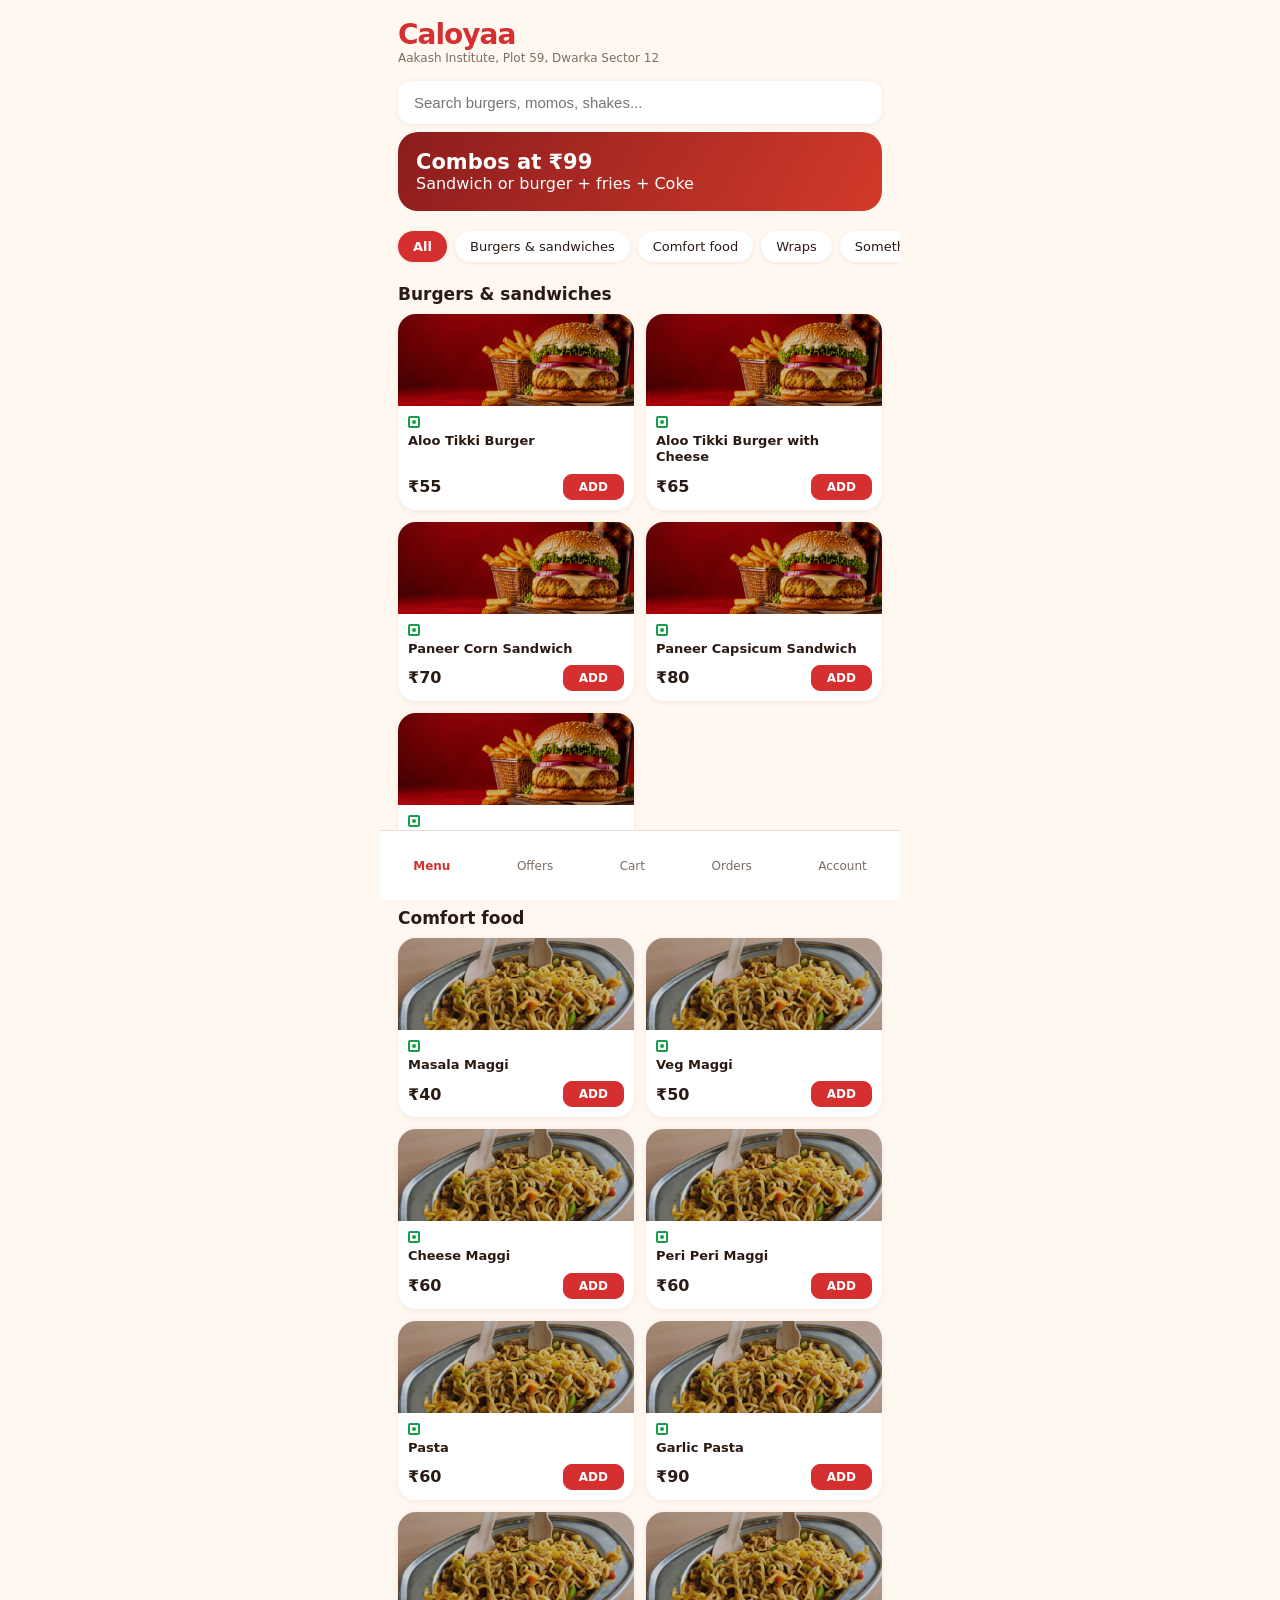
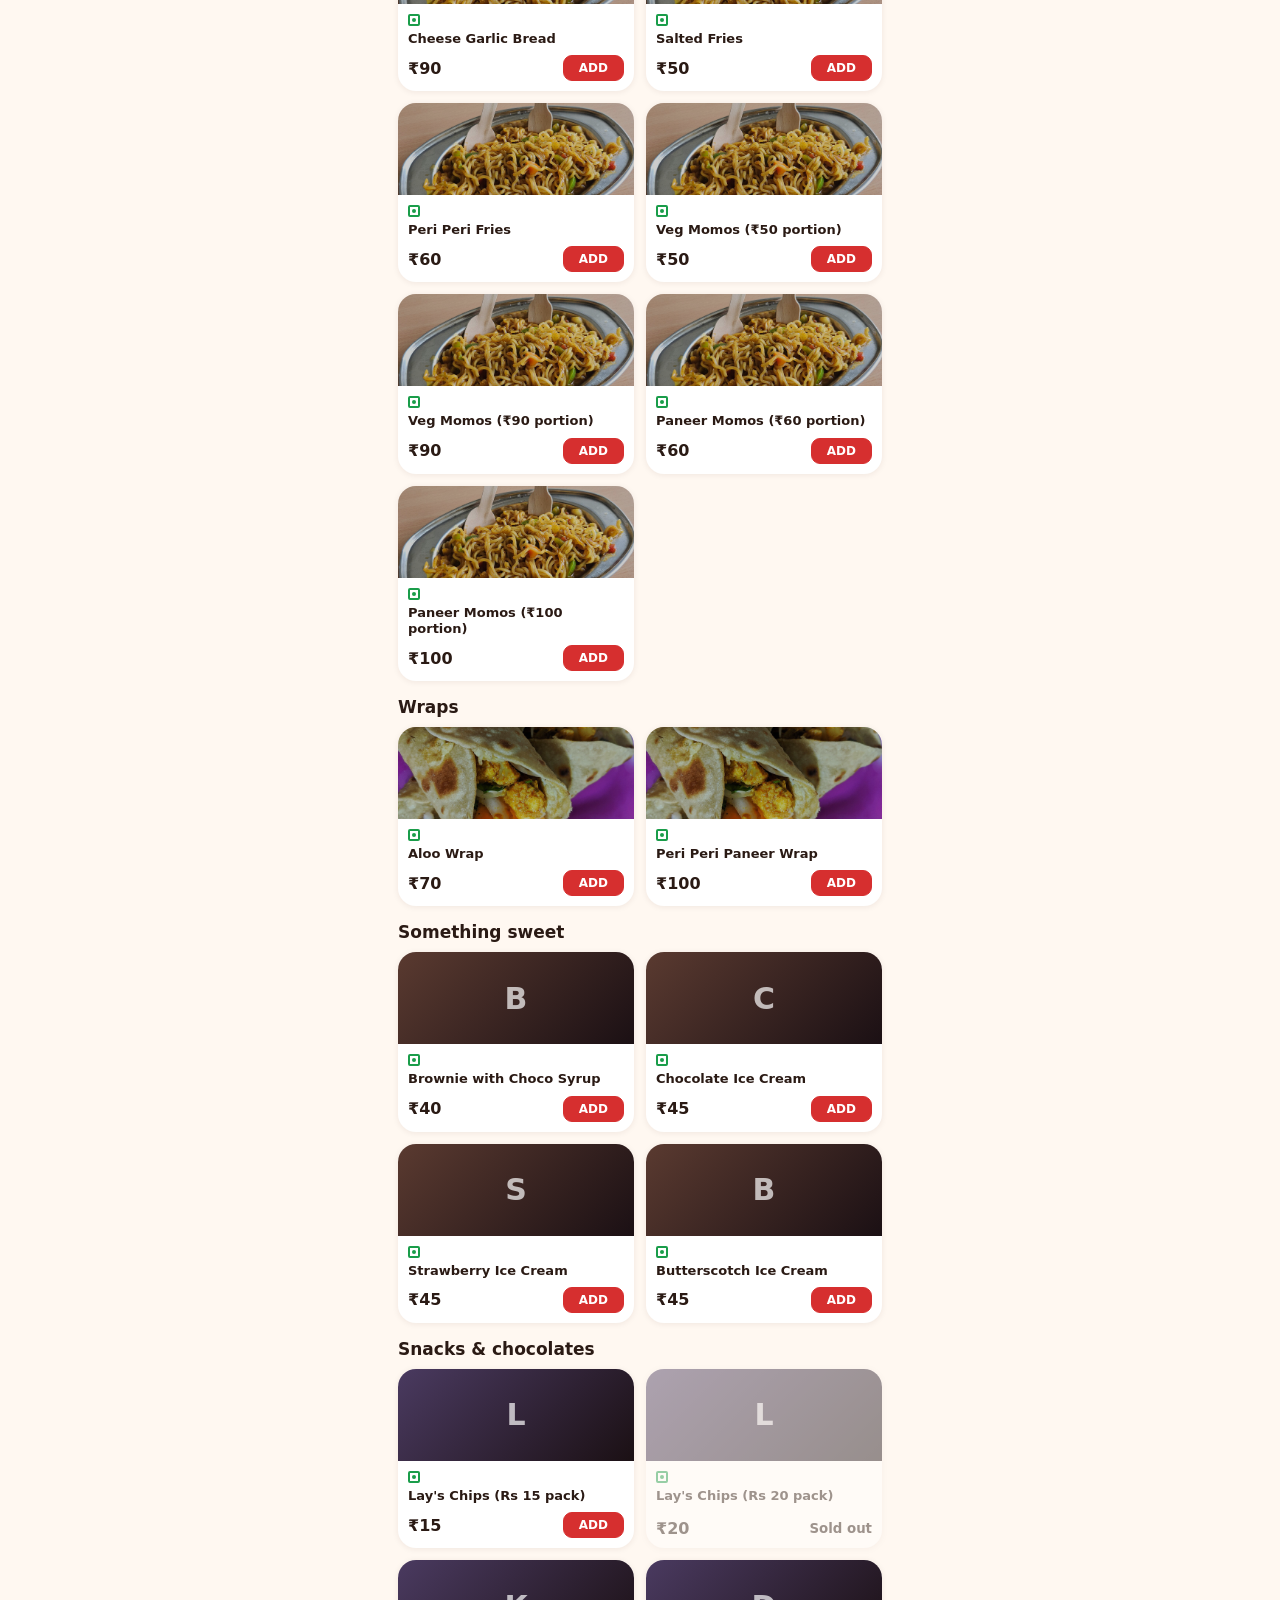
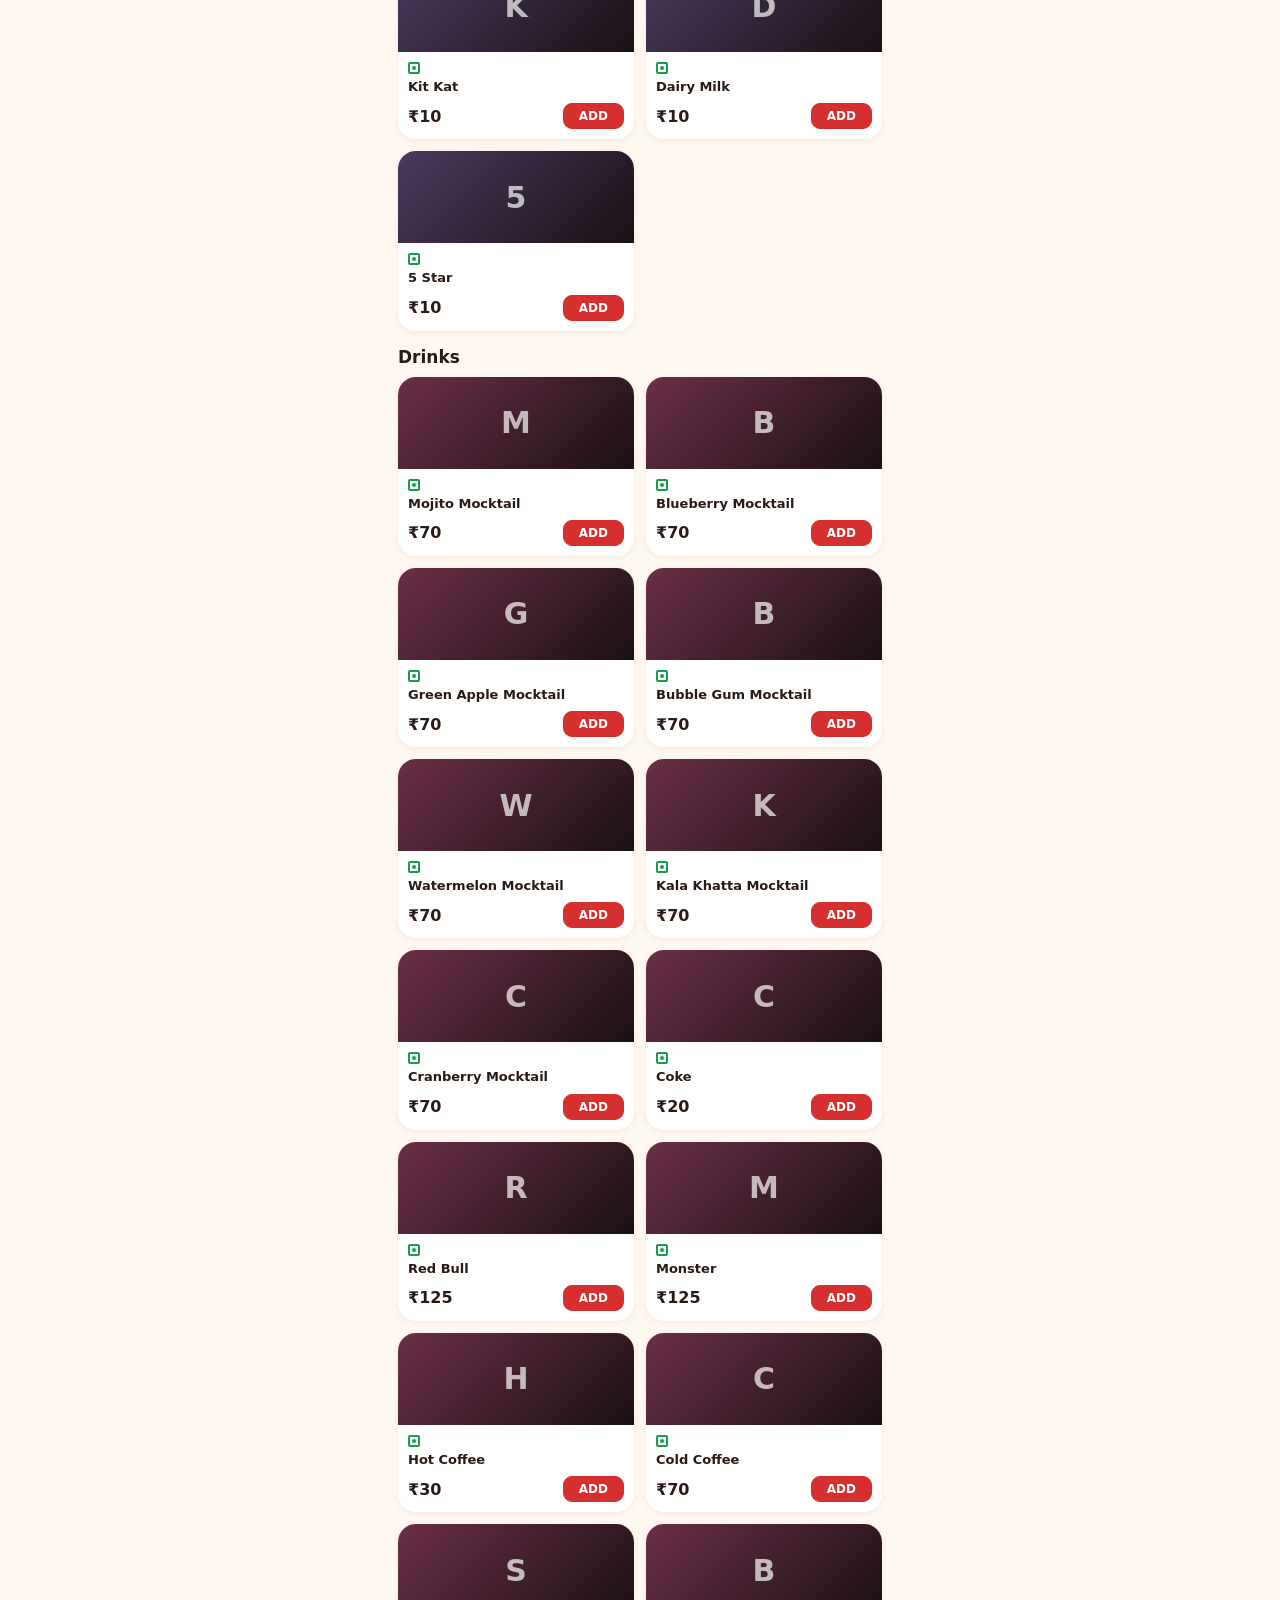
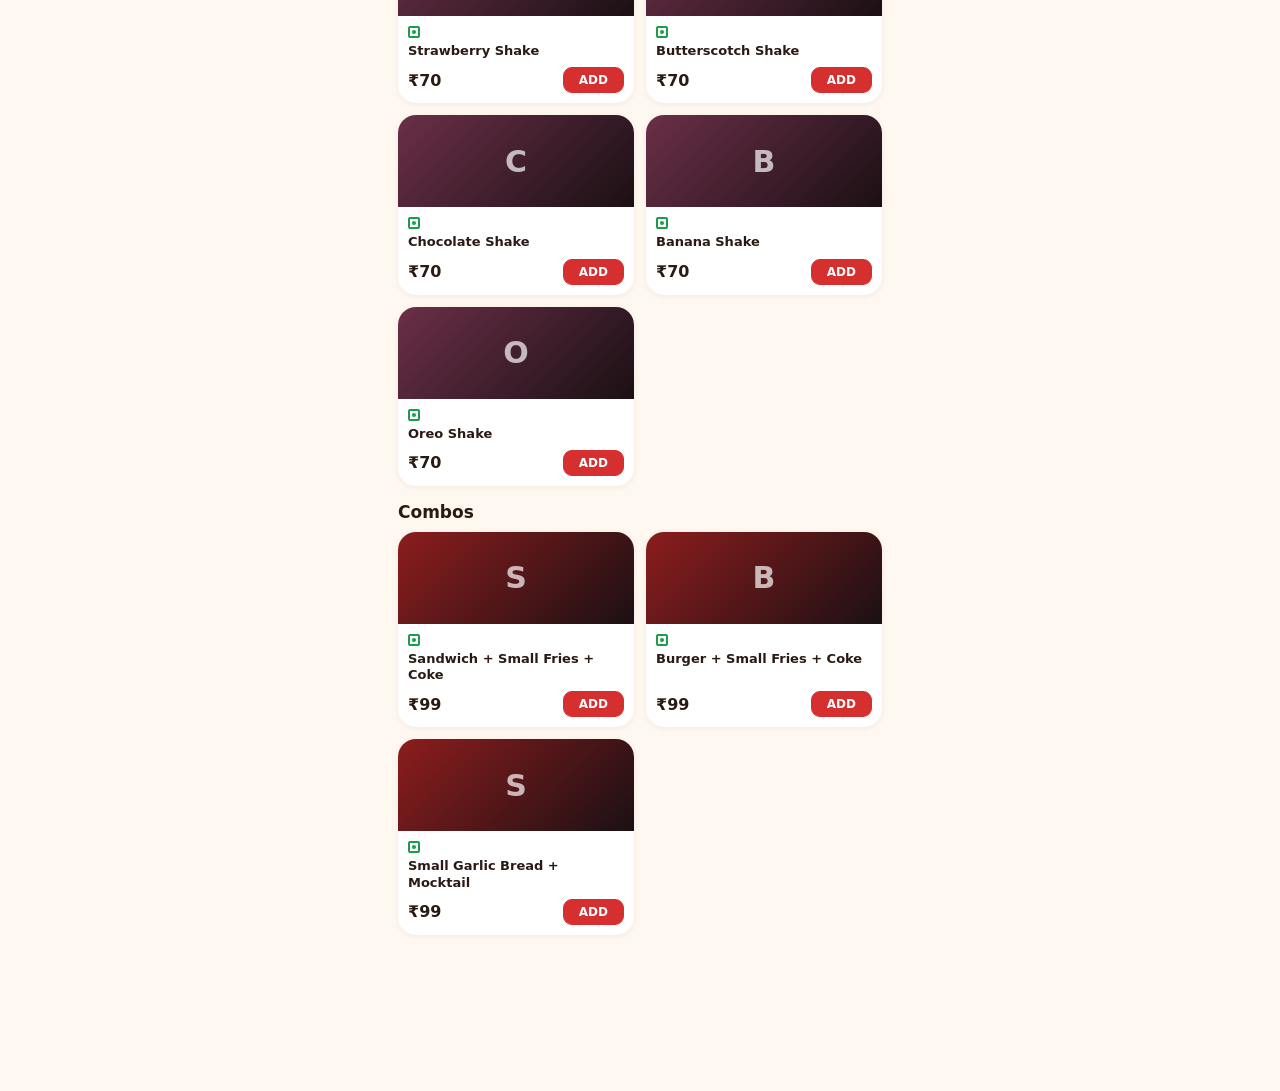
==== app/index.html @ f7195b24 "Add Caloyaa app web version (/app/)" ====
<!doctype html><html lang="en"><head><meta charset="utf-8"><meta name="viewport" content="width=device-width,initial-scale=1,viewport-fit=cover"><title>Caloyaa</title>
<meta name="theme-color" content="#fff8f1"><link rel="manifest" href="manifest.webmanifest"><link rel="icon" href="/icon-192.png">
<style>
:root{--bg:#fff8f1;--card:#ffffff;--ink:#2a1a14;--sub:#7d6d63;--gold:#d62f2f;--red:#d62f2f}
*{box-sizing:border-box;margin:0;-webkit-tap-highlight-color:transparent}
body{background:var(--bg);color:var(--ink);font-family:system-ui,-apple-system,"Segoe UI",Roboto,sans-serif;max-width:520px;margin:0 auto;min-height:100vh;padding-bottom:150px}
header{padding:calc(env(safe-area-inset-top) + 18px) 18px 8px;display:flex;justify-content:space-between;align-items:center}
.logo{font-size:28px;font-weight:800;color:var(--gold);letter-spacing:-1px}.loc{font-size:12px;color:var(--sub)}
.search{margin:8px 18px;display:block}.search input{box-shadow:0 1px 6px #3a1f1414;width:100%;padding:13px 16px;border-radius:14px;border:0;background:var(--card);color:var(--ink);font-size:15px}
.hero{margin:8px 18px;border-radius:20px;padding:18px;background:linear-gradient(120deg,#8c1d1d,#d23a2a);color:#fff}.hero b{font-size:21px;display:block}
.chips{display:flex;gap:8px;overflow-x:auto;padding:12px 18px;scrollbar-width:none}.chip{box-shadow:0 1px 4px #3a1f1414;flex:none;padding:8px 15px;border-radius:20px;background:var(--card);border:0;color:var(--ink);font-size:13px}.chip.on{background:var(--gold);color:#ffffff;font-weight:700}
h2{padding:10px 18px 4px;font-size:17px}
.grid{padding:6px 18px;display:grid;grid-template-columns:1fr 1fr;gap:12px}
.card{background:var(--card);box-shadow:0 1px 6px #3a1f1414;border-radius:18px;overflow:hidden;display:flex;flex-direction:column}.card.out{opacity:.45}
.img{height:92px;background-size:cover;background-position:center;display:flex;align-items:center;justify-content:center;font-size:30px;font-weight:800;color:#ffffffb0}
.ct{padding:10px;display:flex;flex-direction:column;flex:1}.ct b{font-size:13px;margin-top:5px;line-height:1.25}
.veg{width:12px;height:12px;border:2px solid #1a9d4a;border-radius:2px;position:relative;display:inline-block}.veg:after{content:"";position:absolute;inset:2px;background:#1a9d4a;border-radius:50%}
.pr{display:flex;justify-content:space-between;align-items:center;margin-top:auto;padding-top:8px;font-weight:700}
button{font:inherit}.add{border:1px solid var(--gold);background:var(--gold);color:#ffffff;padding:5px 15px;border-radius:9px;font-weight:700;font-size:12px}
.q{display:flex;align-items:center;gap:9px;border:1px solid var(--gold);border-radius:9px;padding:2px 6px;color:var(--gold)}.q button{background:none;border:0;color:var(--gold);font-size:17px;padding:2px 5px}
.bar{position:fixed;left:50%;transform:translateX(-50%);bottom:84px;width:calc(100% - 32px);max-width:488px;background:var(--gold);color:#ffffff;padding:14px 18px;border-radius:16px;display:flex;justify-content:space-between;font-weight:700;border:0}
nav{position:fixed;bottom:0;left:50%;transform:translateX(-50%);width:100%;max-width:520px;height:70px;padding-bottom:env(safe-area-inset-bottom);background:#ffffff;border-top:1px solid #eadfd5;display:flex;justify-content:space-around;align-items:center}
nav button{background:none;border:0;color:var(--sub);font-size:12px}nav .on{color:var(--gold);font-weight:700}
.row{display:flex;justify-content:space-between;align-items:center;padding:12px 18px}.row small{color:var(--sub)}
.box{box-shadow:0 1px 6px #3a1f1414;margin:10px 18px;padding:14px;border-radius:16px;background:var(--card);font-size:14px}.box div{display:flex;justify-content:space-between;margin:4px 0}
.pay{margin:10px 18px;padding:14px;border-radius:16px;border:1px dashed var(--gold);font-size:13px;line-height:1.5}
.pay input,.pf input{width:100%;margin-top:8px;padding:12px;border-radius:10px;border:1px solid #eadfd5;background:var(--card);color:var(--ink);font-size:16px}
.btn{display:block;margin:10px 18px;width:calc(100% - 36px);padding:14px;border-radius:14px;border:0;background:var(--gold);color:#ffffff;font-weight:800;font-size:15px}.btn:disabled{opacity:.4}.btn.alt{background:var(--card);color:var(--ink)}
.pf{margin:10px 18px;padding:14px;border-radius:16px;background:var(--card);box-shadow:0 1px 6px #3a1f1414;font-size:14px}.stamps{display:grid;grid-template-columns:repeat(5,1fr);gap:8px;margin:10px 0}.stamp{aspect-ratio:1;border-radius:50%;border:2px dashed #d9c9bb;display:flex;align-items:center;justify-content:center;font-weight:800;color:#d9c9bb}.stamp.on{background:var(--gold);border:2px solid var(--gold);color:#fff}.note{margin:6px 18px;color:var(--sub);font-size:12px;line-height:1.4}.empty{padding:40px 18px;text-align:center;color:var(--sub)}
#stockmsg{margin:8px 18px;padding:10px;border-radius:10px;background:#fde7e4;font-size:13px}[hidden]{display:none!important}
</style></head><body>
<header><div><div class="logo">Caloyaa</div><div class="loc">Aakash Institute, Plot 59, Dwarka Sector 12</div></div></header>
<div id="stockmsg" hidden>Live stock unavailable. Ordering is paused, try again shortly.</div>
<main id="view"></main>
<div class="bar" id="bar" hidden><span id="barn"></span><span id="bart"></span></div>
<nav><button data-t="menu" class="on">Menu</button><button data-t="offers">Offers</button><button data-t="cart">Cart</button><button data-t="orders">Orders</button><button data-t="me">Account</button></nav>
<script>
const menu=[{name:'Burgers & sandwiches',img:'/hero-1.jpg',items:[['Aloo Tikki Burger',55],['Aloo Tikki Burger with Cheese',65],['Paneer Corn Sandwich',70],['Paneer Capsicum Sandwich',80],['Cheese Grill Sandwich',60]]},{name:'Comfort food',img:'/hero-4.jpg',items:[['Masala Maggi',40],['Veg Maggi',50],['Cheese Maggi',60],['Peri Peri Maggi',60],['Pasta',60],['Garlic Pasta',90],['Cheese Garlic Bread',90],['Salted Fries',50],['Peri Peri Fries',60],['Veg Momos (₹50 portion)',50],['Veg Momos (₹90 portion)',90],['Paneer Momos (₹60 portion)',60],['Paneer Momos (₹100 portion)',100]]},{name:'Wraps',img:'/hero-3.jpg',items:[['Aloo Wrap',70],['Peri Peri Paneer Wrap',100]]},{name:'Something sweet',items:[['Brownie with Choco Syrup',40],['Chocolate Ice Cream',45],['Strawberry Ice Cream',45],['Butterscotch Ice Cream',45]]},{name:'Snacks & chocolates',items:[["Lay's Chips (Rs 15 pack)",15],["Lay's Chips (Rs 20 pack)",20],['Kit Kat',10],['Dairy Milk',10],['5 Star',10]]},{name:'Drinks',items:[...['Mojito','Blueberry','Green Apple','Bubble Gum','Watermelon','Kala Khatta','Cranberry'].map(n=>[n+' Mocktail',70]),['Coke',20],['Red Bull',125],['Monster',125],['Hot Coffee',30],['Cold Coffee',70],...['Strawberry','Butterscotch','Chocolate','Banana','Oreo'].map(n=>[n+' Shake',70])]},{name:'Combos',items:[['Sandwich + Small Fries + Coke',99],['Burger + Small Fries + Coke',99],['Small Garlic Bread + Mocktail',99]]}];
const PAYEE='paytm.s25j3ot@pty',PN='Express Cafe 119',WA='919758939698';
const price=new Map(),cat=new Map();menu.forEach(g=>g.items.forEach(([n,p])=>{price.set(n,p);cat.set(n,g)}));
const tint={'Burgers & sandwiches':'#b8601a','Comfort food':'#8a3b12','Wraps':'#7a4a1a','Something sweet':'#5a3a30','Snacks & chocolates':'#4a3a60','Drinks':'#6b2f48','Combos':'#8c1d1d'};
const prof=()=>JSON.parse(localStorage.getItem('cal_profile')||'{}'),stampN=()=>+localStorage.getItem('cal_stamps')||0;
const qty=new Map(JSON.parse(localStorage.getItem('cal_cart')||'[]'));let tab='menu',filter='All',query='',stock=null;
const $=s=>document.querySelector(s),money=n=>'₹'+n;
const save=()=>localStorage.setItem('cal_cart',JSON.stringify([...qty]));
const lines=()=>[...qty].filter(([n,q])=>q>0&&price.has(n));
const total=()=>lines().reduce((s,[n,q])=>s+price.get(n)*q,0),count=()=>lines().reduce((s,[,q])=>s+q,0);
async function loadStock(){try{const r=await fetch('https://caloyaa-cafe.github.io/stock.json?t='+Date.now(),{cache:'no-store'});if(!r.ok)throw 0;const d=await r.json();if(d.version!==1||!d.items)throw 0;stock=d.items;$('#stockmsg').hidden=true}catch{stock=null;$('#stockmsg').hidden=false}render()}
const avail=n=>stock&&stock[n]!==false;
function card(n){const g=cat.get(n),p=price.get(n),q=qty.get(n)||0,ok=avail(n);
 return `<div class="card ${ok?'':'out'}"><div class="img" style="background-image:${g.img?`linear-gradient(#0003,#0003),url(${g.img})`:`linear-gradient(135deg,${tint[g.name]},#1b1014)`}">${g.img?'':n[0]}</div><div class="ct"><span class="veg"></span><b>${n}</b><div class="pr"><span>${money(p)}</span>${!ok?'<small>Sold out</small>':q?`<span class="q"><button data-m="${n}">−</button>${q}<button data-p="${n}">+</button></span>`:`<button class="add" data-p="${n}">ADD</button>`}</div></div></div>`}
function menuView(){const names=['All',...menu.map(g=>g.name)];
 let h=`<label class="search"><input id="s" type="search" placeholder="Search burgers, momos, shakes..." value="${query}"></label><div class="hero"><b>Combos at ₹99</b>Sandwich or burger + fries + Coke</div><div class="chips">${names.map(c=>`<button class="chip ${c===filter?'on':''}" data-f="${c}">${c}</button>`).join('')}</div>`;
 menu.filter(g=>filter==='All'||g.name===filter).forEach(g=>{const it=g.items.filter(([n])=>n.toLowerCase().includes(query.toLowerCase()));if(it.length)h+=`<h2>${g.name}</h2><div class="grid">${it.map(([n])=>card(n)).join('')}</div>`});return h}
function offersView(){const n=stampN()%10,full=Math.floor(stampN()/10);return `<h2>Loyalty stamps</h2><div class="pf">One stamp for every order you place in this app. ${full?full+' card(s) completed. ':''}<div class="stamps">${Array.from({length:10},(_,i)=>`<div class="stamp ${i<n?'on':''}">${i+1}</div>`).join('')}</div><small style="color:var(--sub)">Stamps are saved on this phone. Ask at the counter about rewards.</small></div><h2>Offers</h2><div class="grid">${menu[6].items.map(([n])=>card(n)).join('')}</div><p class="note">More offers are coming soon.</p>`}
function payUri(){return 'upi://pay?'+new URLSearchParams({pa:PAYEE,pn:PN,tn:'Caloyaa order',am:total().toFixed(2),cu:'INR'})}
function cartView(){const L=lines();if(!L.length)return '<div class="empty">Your cart is empty.<br>Add something from the menu.</div>';
 return `<h2>Your cart</h2>${L.map(([n,q])=>`<div class="row"><div><b>${n}</b><br><small>${money(price.get(n))}</small></div><span class="q"><button data-m="${n}">−</button>${q}<button data-p="${n}">+</button></span></div>`).join('')}
 <div class="box"><div><span>Item total</span><span>${money(total())}</span></div><div><b>To pay</b><b>${money(total())}</b></div></div>
 <div class="pf"><b>Your details</b><input id="cn" placeholder="Name" value="${prof().name||''}"><input id="cp" inputmode="numeric" maxlength="10" placeholder="10 digit phone number" value="${prof().phone||''}"></div>
 <div class="pay"><b>Pay by UPI</b><br>Pay ${money(total())} to ${PN}, then enter the transaction ID (UTR) from your payment app.<a href="${payUri()}" class="btn alt" style="text-decoration:none;text-align:center;margin:10px 0;width:100%">Open UPI app</a><input id="utr" inputmode="numeric" maxlength="30" placeholder="UTR (8 to 30 digits)"></div>
 <button class="btn" id="send" disabled>Enter UTR to place order</button><p class="note">Your order opens in WhatsApp for you to send. Caloyaa checks the UTR against the payment before preparing it.</p>`}
function meView(){const p=prof();return `<h2>Your details</h2><div class="pf">Saved on this phone and filled in for every order.<input id="pn" placeholder="Name" value="${p.name||''}"><input id="pp" inputmode="numeric" maxlength="10" placeholder="10 digit phone number" value="${p.phone||''}"></div><button class="btn" id="psave">Save details</button><p class="note" id="pmsg"></p>`}
function ordersView(){const o=JSON.parse(localStorage.getItem('cal_last')||'null');if(!o)return '<div class="empty">No orders yet.</div>';return `<h2>Last order</h2><div class="box">${o.lines.map(l=>`<div><span>${l}</span></div>`).join('')}<div><b>Total</b><b>${money(o.total)}</b></div><div><small>${o.when}</small><small>UTR ${o.utr}</small></div></div>`}
function render(){const v=$('#view');const keepS=document.activeElement&&document.activeElement.id;
 v.innerHTML=tab==='menu'?menuView():tab==='offers'?offersView():tab==='cart'?cartView():tab==='me'?meView():ordersView();
 const c=count();$('#bar').hidden=!c||tab==='cart';$('#barn').textContent=c+(c>1?' items':' item');$('#bart').textContent='View cart '+money(total());
 document.querySelectorAll('nav button').forEach(b=>b.classList.toggle('on',b.dataset.t===tab));
 const s=$('#s');if(s&&keepS==='s'){s.focus();s.setSelectionRange(s.value.length,s.value.length)}
 const u=$('#utr');if(u){const chk=()=>{const okU=/^\d{8,30}$/.test(u.value.trim()),okN=$('#cn').value.trim().length>=2,okP=/^\d{10}$/.test($('#cp').value.trim());$('#send').disabled=!(okU&&okN&&okP);$('#send').textContent=!okN||!okP?'Enter name and 10 digit phone':!okU?'Enter UTR to place order':'Place order on WhatsApp'};['#utr','#cn','#cp'].forEach(i=>$(i).oninput=chk);chk()}
 const ps=$('#psave');if(ps)ps.onclick=()=>{const n=$('#pn').value.trim(),p=$('#pp').value.trim();if(n.length<2||!/^\d{10}$/.test(p)){$('#pmsg').textContent='Enter your name and a 10 digit phone number.';return}localStorage.setItem('cal_profile',JSON.stringify({name:n,phone:p}));$('#pmsg').textContent='Saved.'}}
document.addEventListener('click',async e=>{const t=e.target.closest('[data-p],[data-m],[data-f],[data-t],#bar,#send');if(!t)return;
 if(t.dataset.p){if(!avail(t.dataset.p))return;qty.set(t.dataset.p,(qty.get(t.dataset.p)||0)+1);save();render()}
 else if(t.dataset.m){qty.set(t.dataset.m,Math.max(0,(qty.get(t.dataset.m)||0)-1));save();render()}
 else if(t.dataset.f){filter=t.dataset.f;render()}
 else if(t.dataset.t){tab=t.dataset.t;render();scrollTo(0,0)}
 else if(t.id==='bar'){tab='cart';render()}
 else if(t.id==='send'){await loadStock();const bad=lines().filter(([n])=>!avail(n));if(bad.length){alert('Sold out now: '+bad.map(b=>b[0]).join(', ')+'. Remove it and try again.');tab='cart';render();return}
  const utr=$('#utr').value.trim(),cname=$('#cn').value.trim(),cph=$('#cp').value.trim();localStorage.setItem('cal_profile',JSON.stringify({name:cname,phone:cph}));localStorage.setItem('cal_stamps',stampN()+1);const L=lines().map(([n,q])=>`${q} x ${n} - ${money(price.get(n)*q)}`);
  const text=['New Caloyaa order (app)','Name: '+cname,'Phone: '+cph,...L,'Total: '+money(total()),`UPI payee: ${PN} (${PAYEE})`,'Customer-reported UTR: '+utr,'Payment reported by customer; Caloyaa to verify.'].join('\n');
  localStorage.setItem('cal_last',JSON.stringify({lines:L,total:total(),utr,when:new Date().toLocaleString()}));qty.clear();save();location.href='https://wa.me/'+WA+'?text='+encodeURIComponent(text)}});
document.addEventListener('input',e=>{if(e.target.id==='s'){query=e.target.value;render()}});
document.addEventListener('visibilitychange',()=>{if(!document.hidden)loadStock()});
render();loadStock();
</script></body></html>
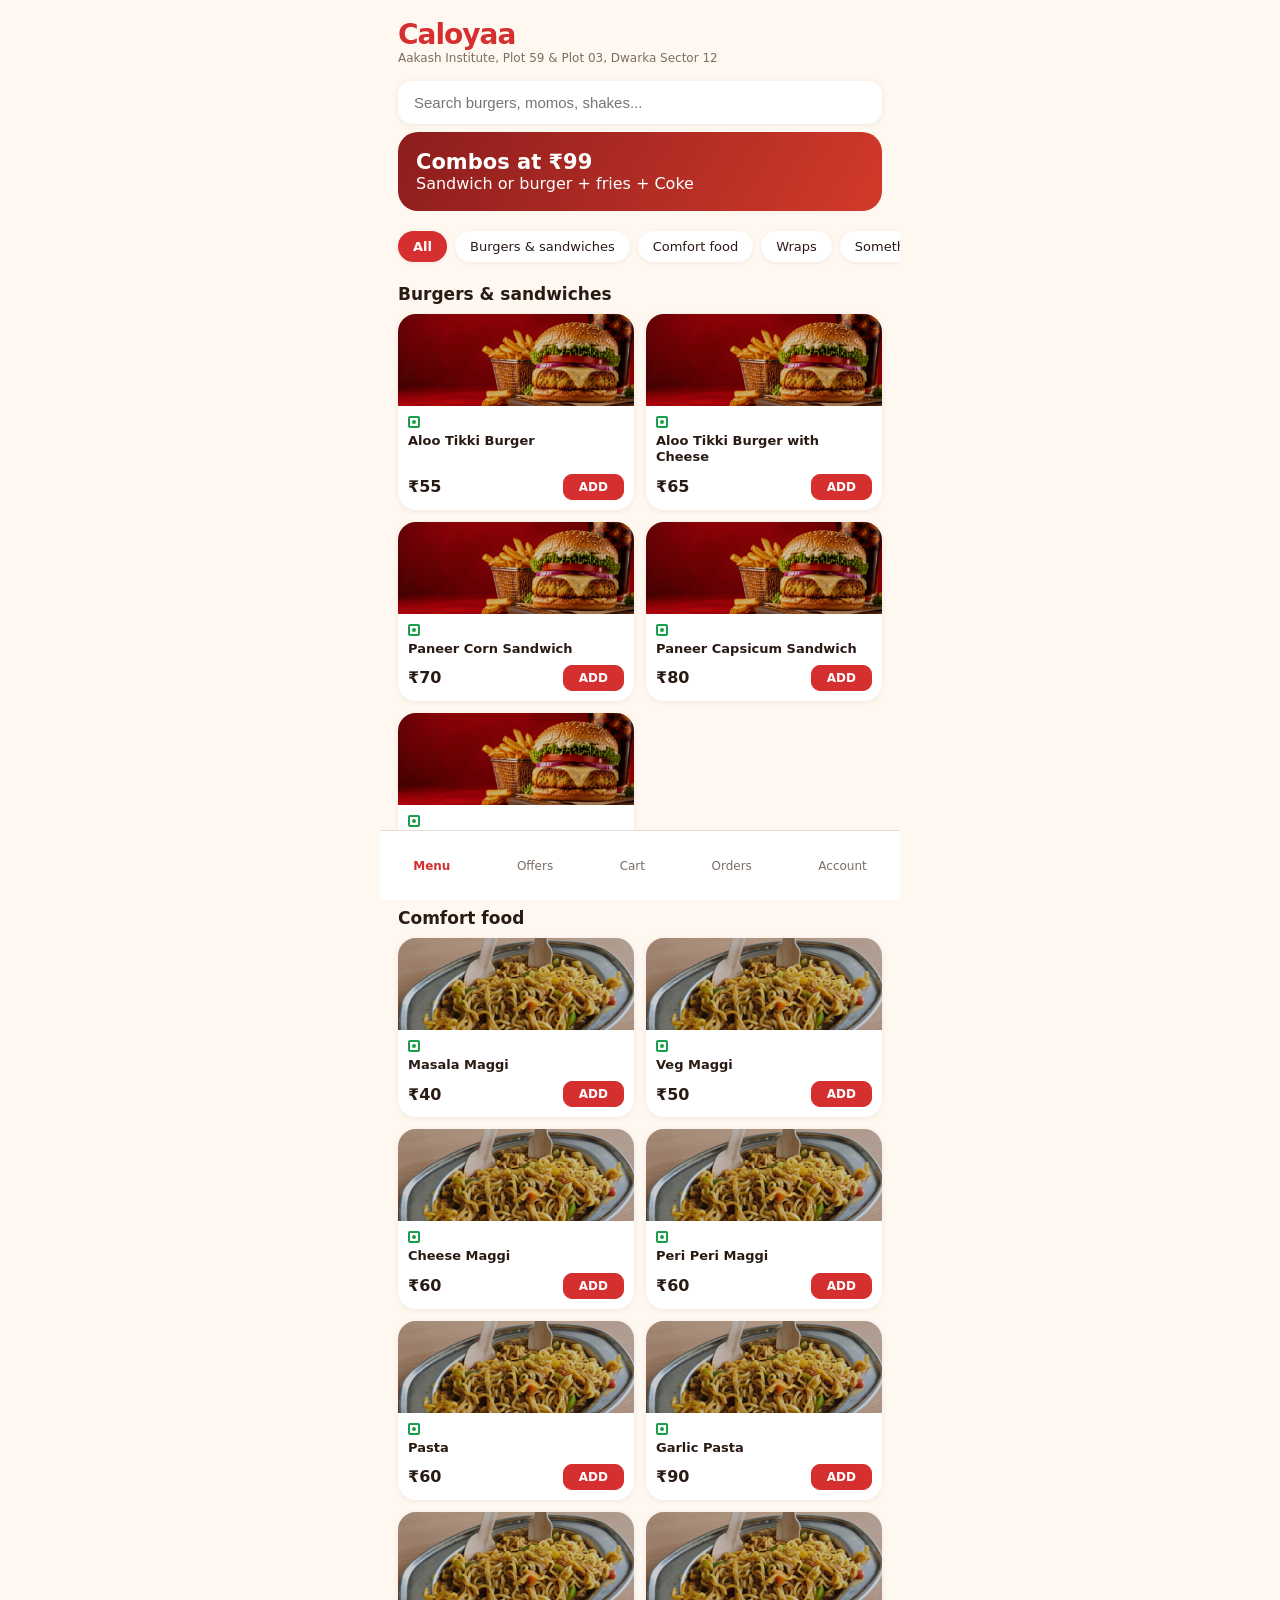
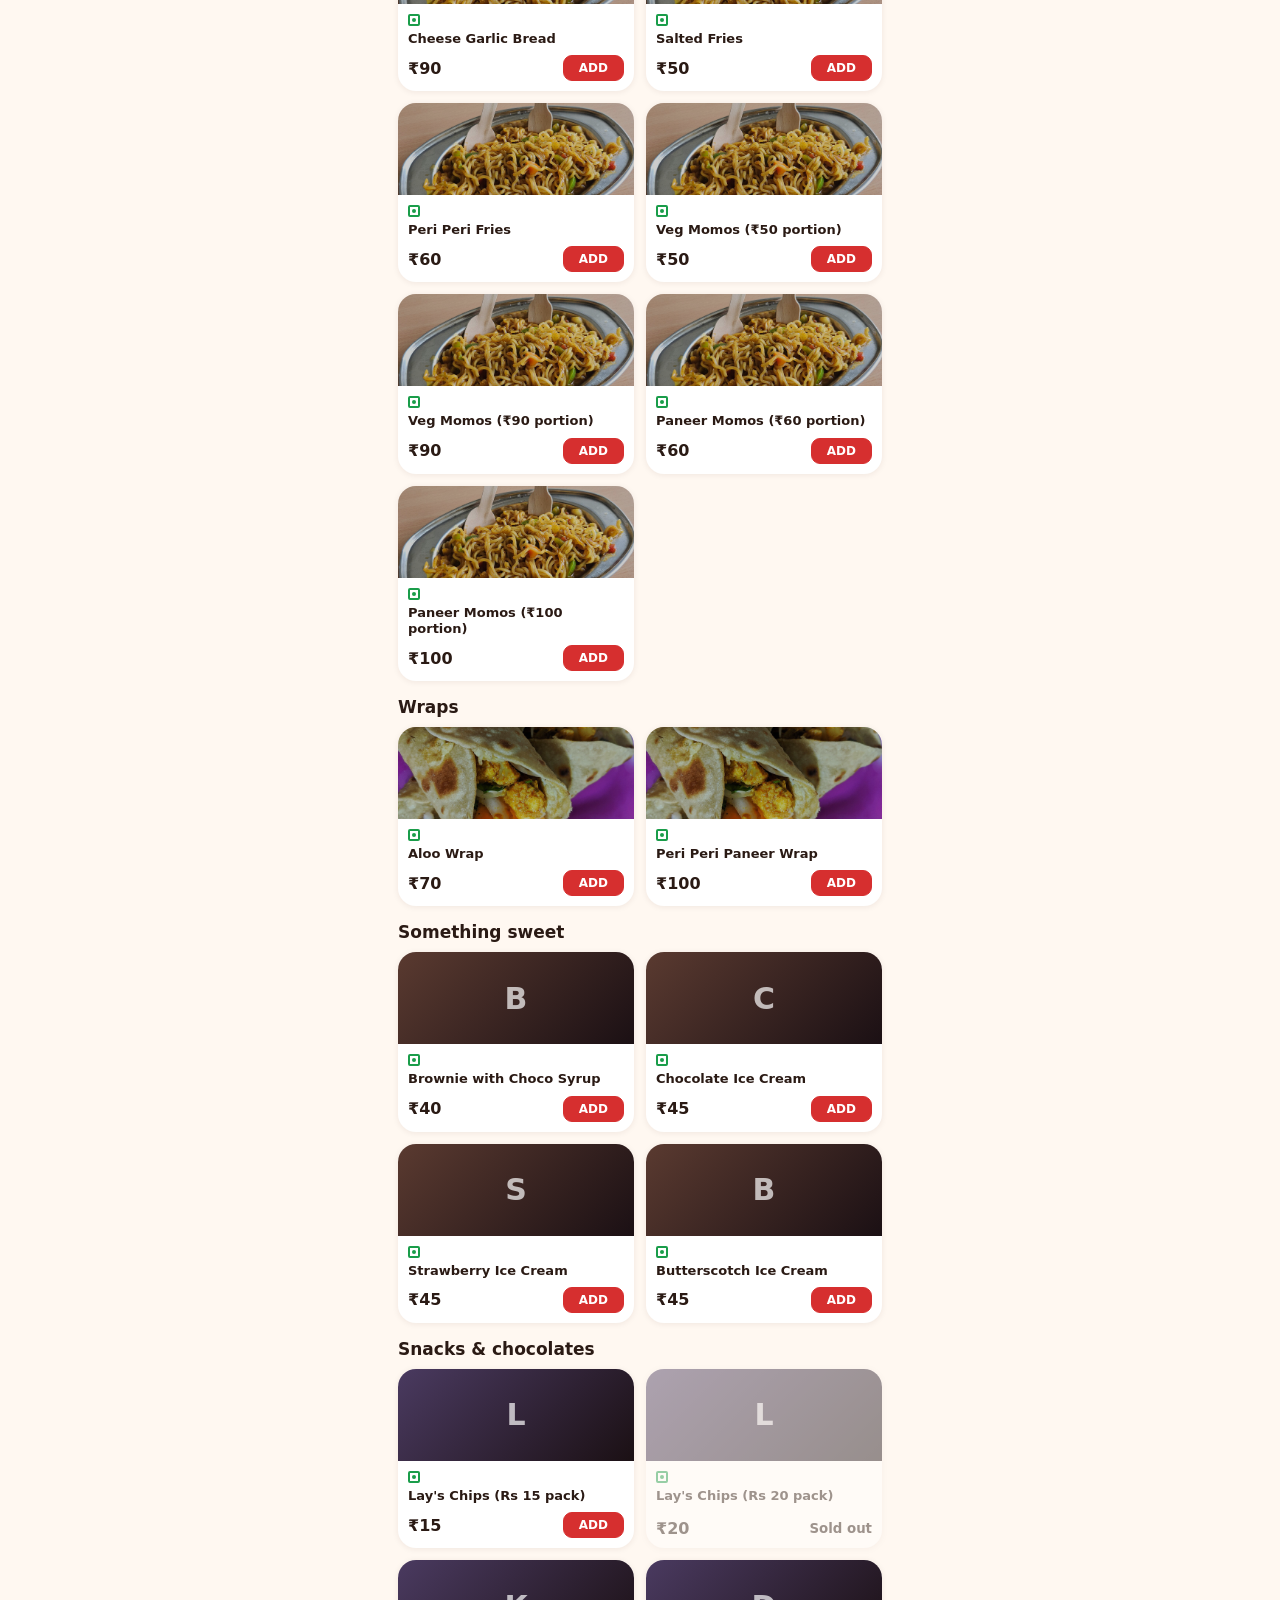
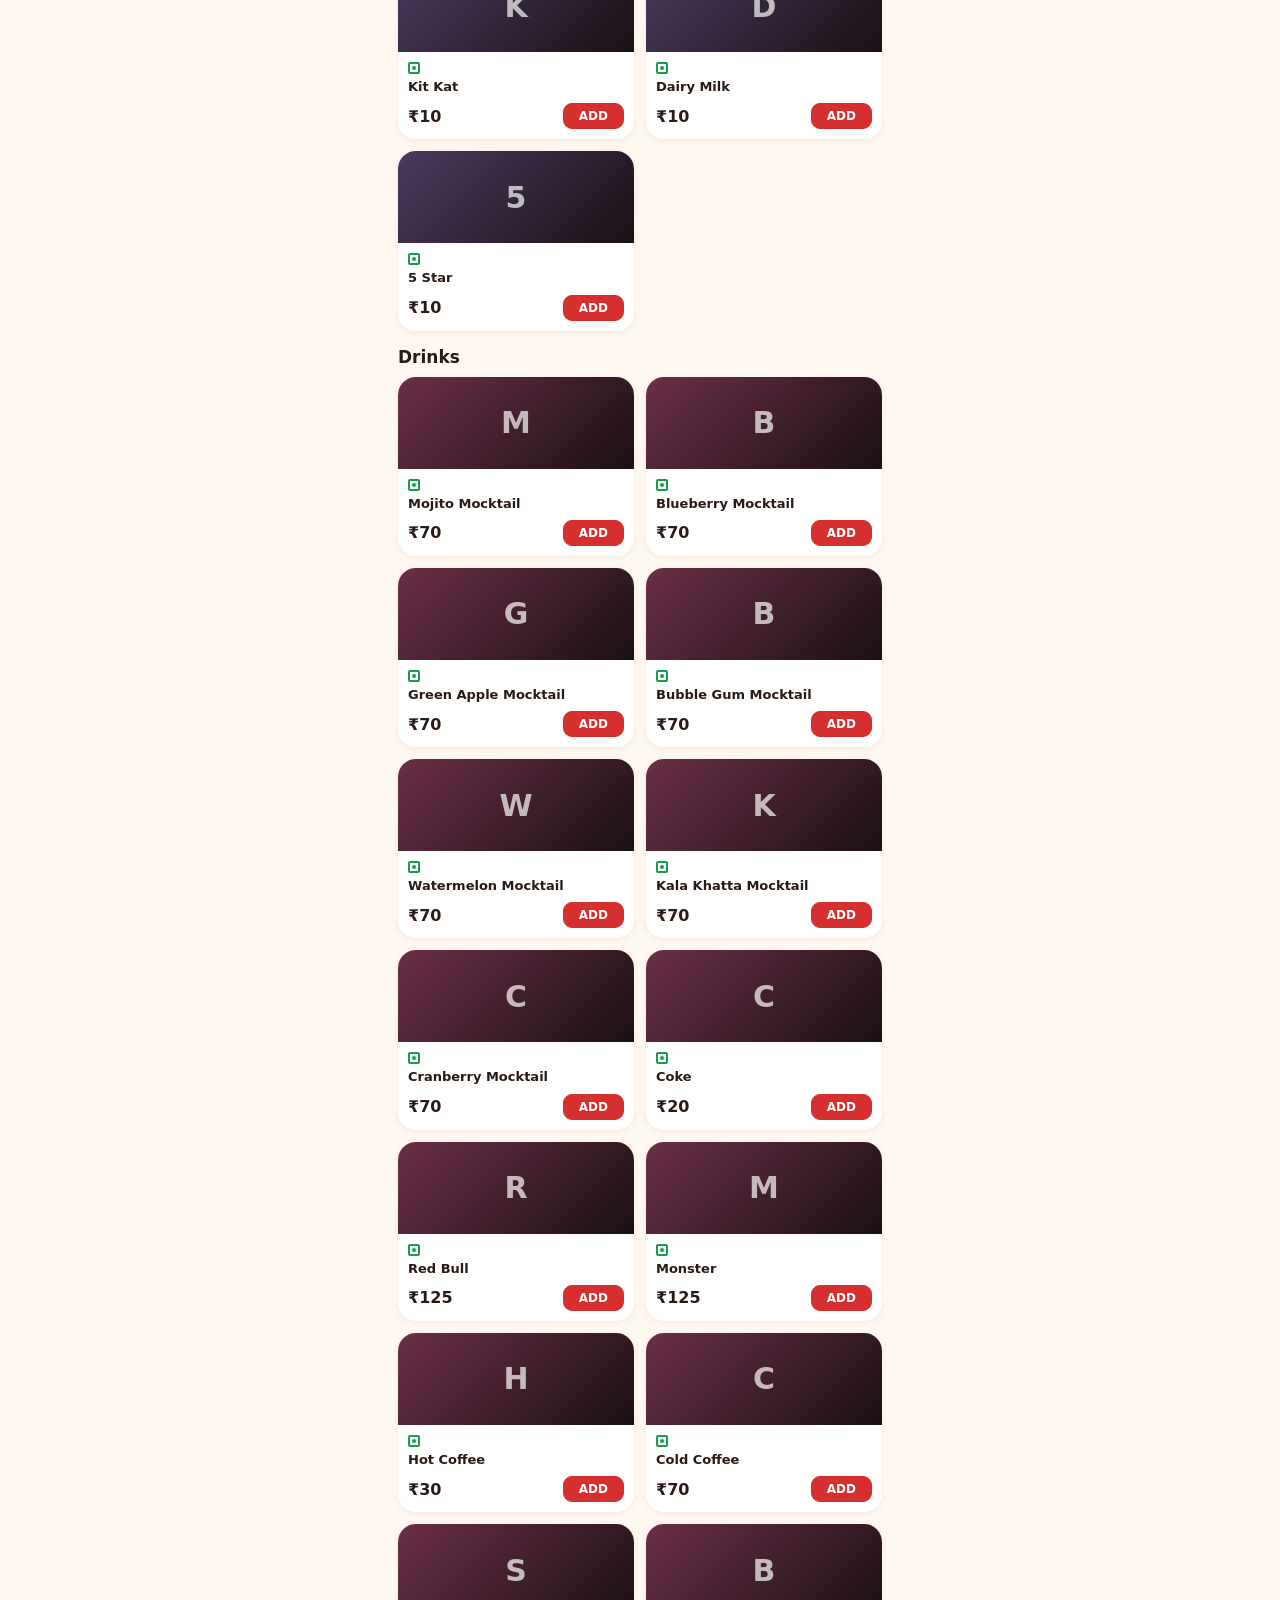
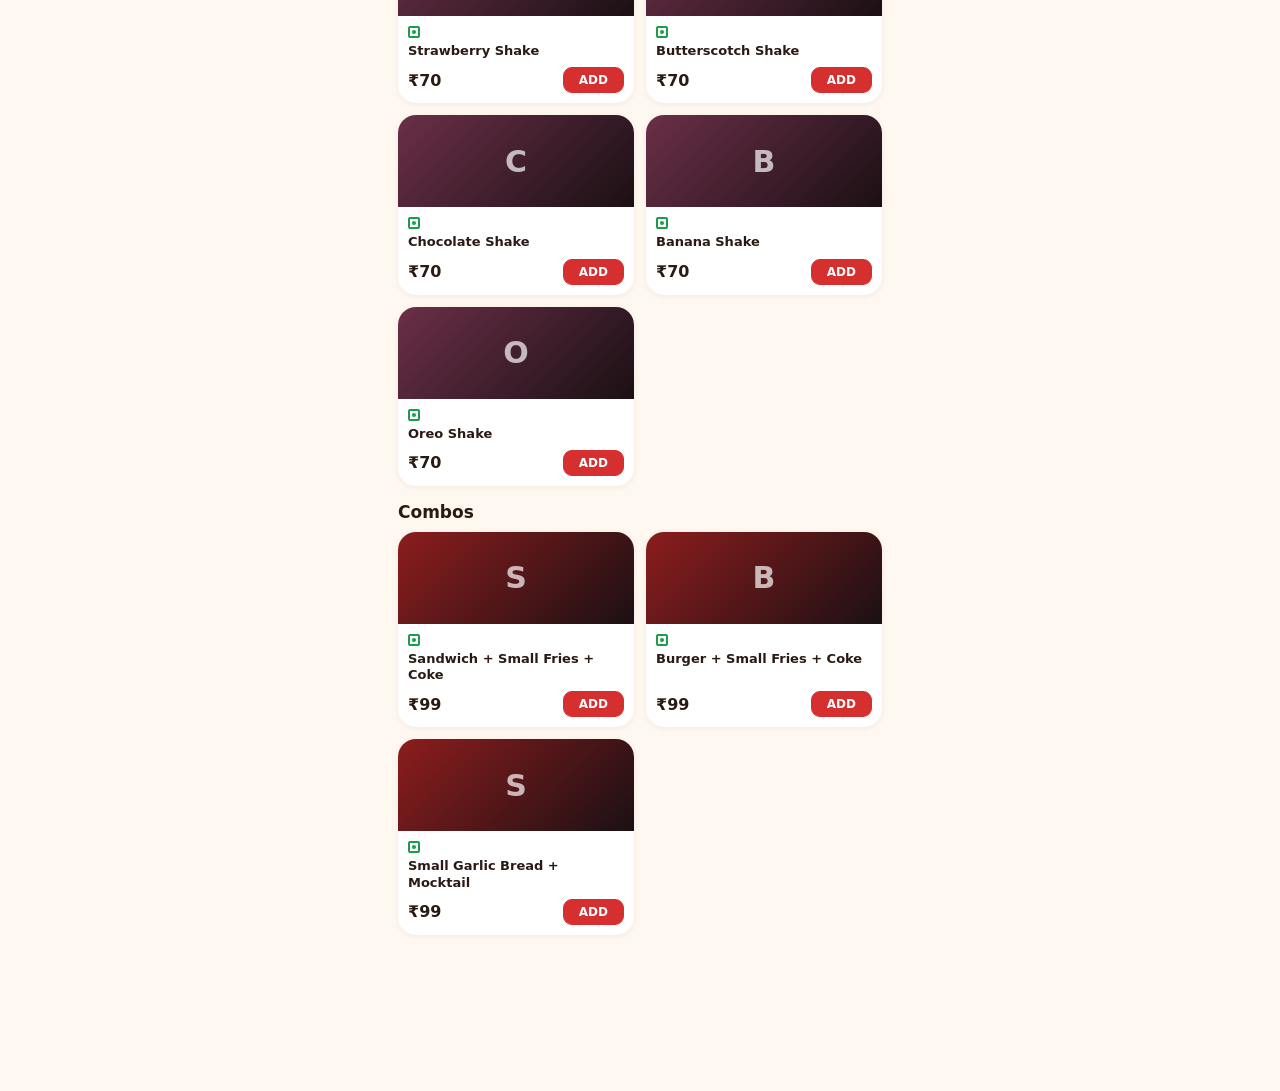
==== commit f5cde819: "App: show both outlets in header (Plot 59 and Plot 03)" ====
--- a/app/index.html
+++ b/app/index.html
@@ -29,7 +29,7 @@
 .pf{margin:10px 18px;padding:14px;border-radius:16px;background:var(--card);box-shadow:0 1px 6px #3a1f1414;font-size:14px}.stamps{display:grid;grid-template-columns:repeat(5,1fr);gap:8px;margin:10px 0}.stamp{aspect-ratio:1;border-radius:50%;border:2px dashed #d9c9bb;display:flex;align-items:center;justify-content:center;font-weight:800;color:#d9c9bb}.stamp.on{background:var(--gold);border:2px solid var(--gold);color:#fff}.note{margin:6px 18px;color:var(--sub);font-size:12px;line-height:1.4}.empty{padding:40px 18px;text-align:center;color:var(--sub)}
 #stockmsg{margin:8px 18px;padding:10px;border-radius:10px;background:#fde7e4;font-size:13px}[hidden]{display:none!important}
 </style></head><body>
-<header><div><div class="logo">Caloyaa</div><div class="loc">Aakash Institute, Plot 59, Dwarka Sector 12</div></div></header>
+<header><div><div class="logo">Caloyaa</div><div class="loc">Aakash Institute, Plot 59 &amp; Plot 03, Dwarka Sector 12</div></div></header>
 <div id="stockmsg" hidden>Live stock unavailable. Ordering is paused, try again shortly.</div>
 <main id="view"></main>
 <div class="bar" id="bar" hidden><span id="barn"></span><span id="bart"></span></div>
